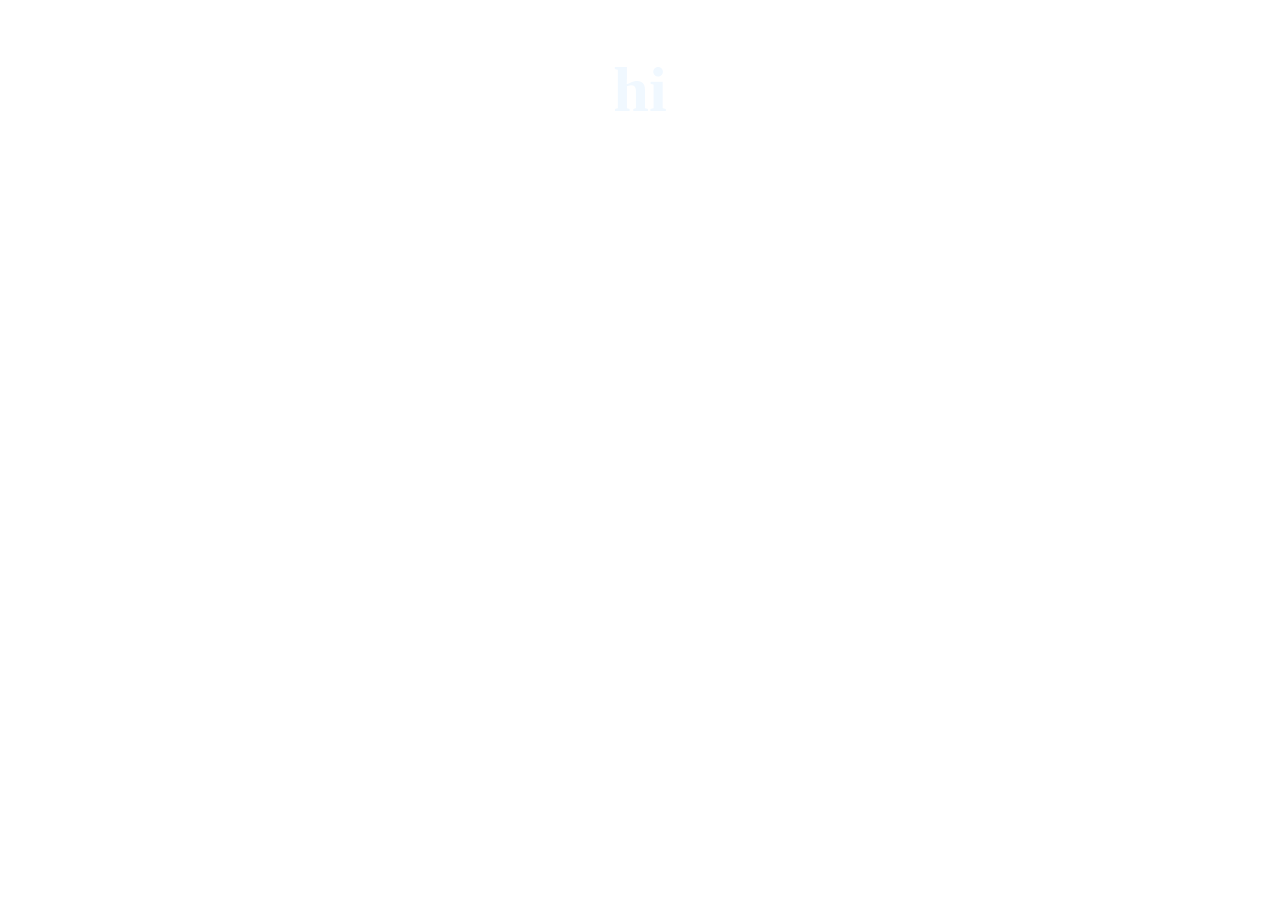
==== index.html @ c461f426 "old" ====
<!doctype html>
<html lang="en">
	<head>
		<meta charset="UTF-8" />
		<title>Adrian Erfe's Portfolio</title>
		<link
			rel="stylesheet"
			href="style.css"
			type="text/css"
		/>
		<link
			href="https://db.onlinewebfonts.com/c/2b3966678f6a1c8c8be202caeb49d95a?family=FOT-Yuruka+Std"
			rel="stylesheet"
			type="text/css"
		/>
		<link rel="icon" href="https://c.tenor.com/OiEJht3qg-EAAAAi/takodachi-ina.gif">
	</head>
	<body>
		<section id="greeting">
			<center>

				<h1>hi</h1>
			</center>
			<header class="header"></header>
		</section>
		<script src="script.js"></script>
	</body>
</html>
---- style.css ----
@font-face {
	/*all this work just to use the niche font I want */
	font-family: "FOT-Yuruka Std";
	src: url("https://db.onlinewebfonts.com/t/2b3966678f6a1c8c8be202caeb49d95a.eot");
	src:
		url("https://db.onlinewebfonts.com/t/2b3966678f6a1c8c8be202caeb49d95a.eot?#iefix")
			format("embedded-opentype"),
		url("https://db.onlinewebfonts.com/t/2b3966678f6a1c8c8be202caeb49d95a.woff2")
			format("woff2"),
		url("https://db.onlinewebfonts.com/t/2b3966678f6a1c8c8be202caeb49d95a.woff")
			format("woff"),
		url("https://db.onlinewebfonts.com/t/2b3966678f6a1c8c8be202caeb49d95a.ttf")
			format("truetype"),
		url("https://db.onlinewebfonts.com/t/2b3966678f6a1c8c8be202caeb49d95a.svg#FOT-Yuruka Std")
			format("svg");
}

h1 {
	text-align: center;
	font-size: 64px;
	font-family: "FOT-Yuruka Std";
	color: aliceblue;
}
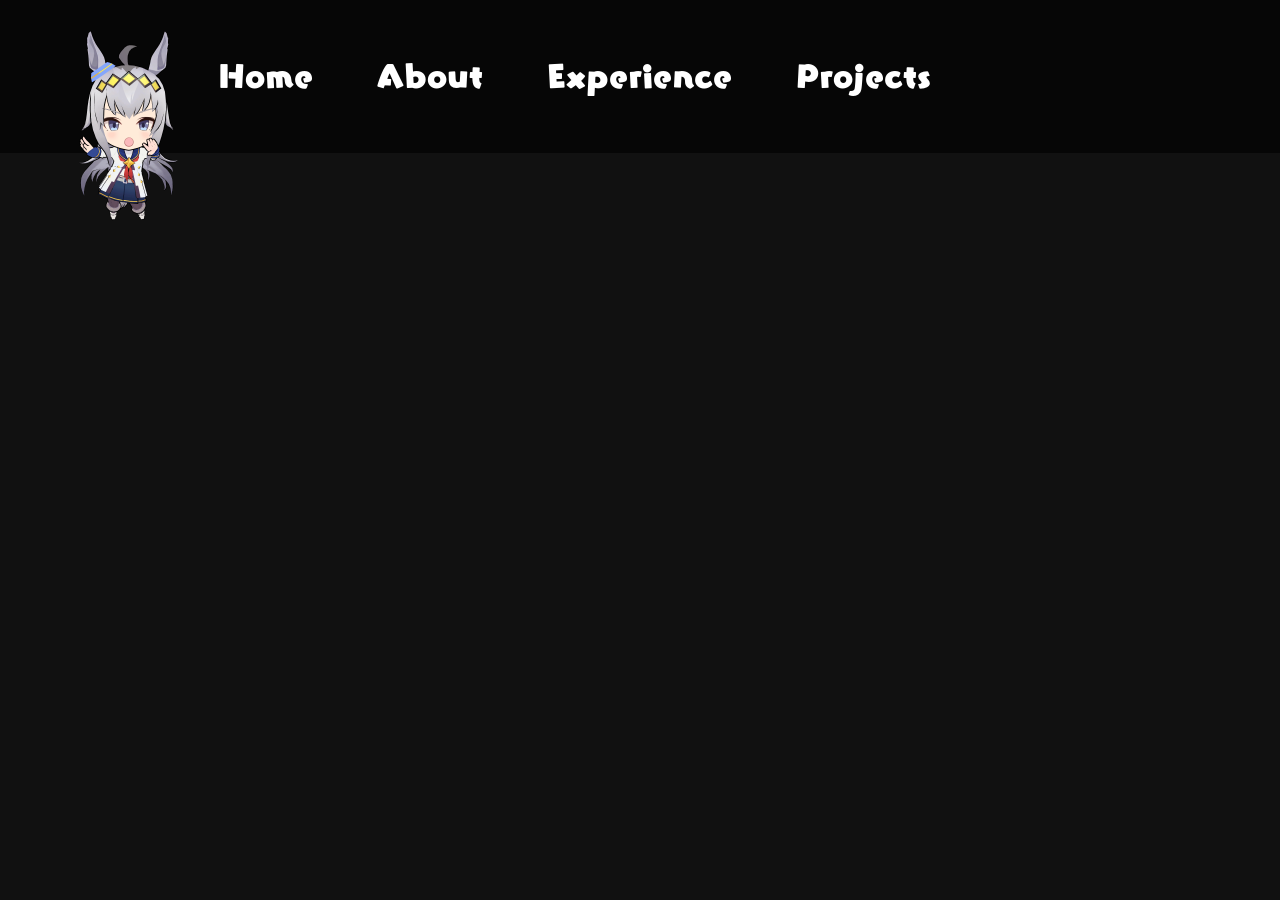
==== commit 7bb14752: "merged" ====
--- a/index.html
+++ b/index.html
@@ -8,21 +8,32 @@
 			href="style.css"
 			type="text/css"
 		/>
-		<link
-			href="https://db.onlinewebfonts.com/c/2b3966678f6a1c8c8be202caeb49d95a?family=FOT-Yuruka+Std"
-			rel="stylesheet"
-			type="text/css"
-		/>
-		<link rel="icon" href="https://c.tenor.com/OiEJht3qg-EAAAAi/takodachi-ina.gif">
 	</head>
 	<body>
-		<section id="greeting">
-			<center>
-
-				<h1>hi</h1>
-			</center>
-			<header class="header"></header>
-		</section>
+		<header class="header">
+			<nav class="navbar">
+				<ul>
+					<li><a href="#">Home</a></li>
+					<li><a href="#">About</a></li>
+					<li><a href="#">Experience</a></li>
+					<li><a href="project.html">Projects</a></li>
+				</ul>
+			</nav>
+		</header>
+		<main>
+			<div class="image-container">
+				<img
+					src="oguridance.gif"
+					alt="Default View"
+					class="img-base"
+				/>
+				<img
+					src="ogurun.gif"
+					alt="Hover View"
+					class="img-hover"
+				/>
+			</div>
+		</main>
 		<script src="script.js"></script>
 	</body>
 </html>
--- a/style.css
+++ b/style.css
@@ -1,23 +1,183 @@
 @font-face {
 	/*all this work just to use the niche font I want */
-	font-family: "FOT-Yuruka Std";
-	src: url("https://db.onlinewebfonts.com/t/2b3966678f6a1c8c8be202caeb49d95a.eot");
-	src:
-		url("https://db.onlinewebfonts.com/t/2b3966678f6a1c8c8be202caeb49d95a.eot?#iefix")
-			format("embedded-opentype"),
-		url("https://db.onlinewebfonts.com/t/2b3966678f6a1c8c8be202caeb49d95a.woff2")
-			format("woff2"),
-		url("https://db.onlinewebfonts.com/t/2b3966678f6a1c8c8be202caeb49d95a.woff")
-			format("woff"),
-		url("https://db.onlinewebfonts.com/t/2b3966678f6a1c8c8be202caeb49d95a.ttf")
-			format("truetype"),
-		url("https://db.onlinewebfonts.com/t/2b3966678f6a1c8c8be202caeb49d95a.svg#FOT-Yuruka Std")
-			format("svg");
+	font-family: 'FOT-Yuruka Std';
+	src: url(fonts/FOT-Yuruka\ Std.woff2);
+}
+
+* {
+	margin: 0;
+	padding: 0;
+	box-sizing: border-box;
+	text-decoration: none;
+	border: none;
+	outline: none;
+	scroll-behavior: smooth;
+	font-family: 'FOT-Yuruka Std';
+}
+
+:root {
+	--bg-color: #111111;
+	--second-bg-color: #151515;
+	--text-color: white;
+	--main-color: #04fffb;
+}
+
+html {
+	scroll-behavior: smooth;
+	overflow-x: hidden;
+	cursor: url('soul.png'), auto;
+}
+
+body {
+	background: var(--bg-color);
+	color: var(--text-color);
 }
 
 h1 {
 	text-align: center;
 	font-size: 64px;
-	font-family: "FOT-Yuruka Std";
-	color: aliceblue;
+	font-family: 'FOT-Yuruka Std';
 }
+
+header {
+	position: fixed;
+	top: 0;
+	left: 0;
+	width: 100%;
+	padding: 3rem 9%;
+	background-color: rgba(0, 0, 0, 0.6);
+	backdrop-filter: blur(10px);
+	display: flex;
+	justify-content: space-between; /* main axis */
+	align-items: center; /* cross axis */
+}
+
+.logo {
+	font-size: 3rem;
+	color: var(--text-color);
+	cursor: pointer;
+	transition: 0.3s ease-in-out;
+}
+
+.logo:hover {
+	transform: scale(1.1);
+}
+
+.navbar a {
+	font-size: 1.8rem;
+	color: white;
+	margin-left: 4rem;
+	font-weight: 500;
+	transition: 0.3 ease-in-out;
+	border-bottom: 3px solid transparent;
+}
+
+.navbar a:hover,
+.navbar a.active {
+	color: var(--main-color);
+	border-bottom: 3px solid var(--main-color);
+}
+
+#menu-icon {
+	font-size: 3.6rem;
+	color: var(--main-color);
+	display: none;
+}
+
+ul,
+a {
+	list-style: none;
+	text-decoration: none;
+	margin: 0;
+	padding: 0;
+	font-size: 28px;
+	color: black;
+	font-family: 'FOT-Yuruka Std';
+}
+
+/* nav {
+	display: flex;
+	flex-direction: row;
+	justify-content: space-between;
+	padding-left: 5%;
+	padding-right: 5%;
+} */
+
+ul {
+	max-width: 30%;
+	padding-left: 5%;
+	padding-right: 5%;
+	flex-grow: 1;
+	display: flex;
+	flex-direction: row;
+	align-items: center;
+	justify-content: space-between;
+}
+
+a:hover {
+	color: blueviolet;
+}
+
+.image-container {
+	position: relative;
+	width: 256px;
+}
+
+.image-container img {
+	top: 0;
+	left: 0;
+	width: 100%;
+	object-fit: contain;
+	position: absolute;
+}
+
+.img-hover {
+	opacity: 0;
+}
+
+.image-container:hover .img-hover {
+	opacity: 1;
+}
+.image-container:hover .img-base {
+	opacity: 0;
+}
+
+@media (prefers-reduced-motion: no-preference) {
+	@view-transition {
+		navigation: auto;
+	}
+
+	::view-transition-group(page-content) {
+		animation-duration: 1s;
+		animation-timing-function: ease;
+	}
+
+	::view-transition-old(page-content) {
+		animation-name: slide-out;
+	}
+
+	::view-transition-new(page-content) {
+		animation-name: slide-in;
+	}
+
+	main {
+		view-transition-name: page-content;
+	}
+
+	.card img,
+	.hero-image {
+		view-transition-name: article-image;
+	}
+
+	@keyframes slide-out {
+		to {
+			translate: -100vw;
+		}
+	}
+
+	@keyframes slide-in {
+		to {
+			translate: 100vw;
+		}
+	}
+}
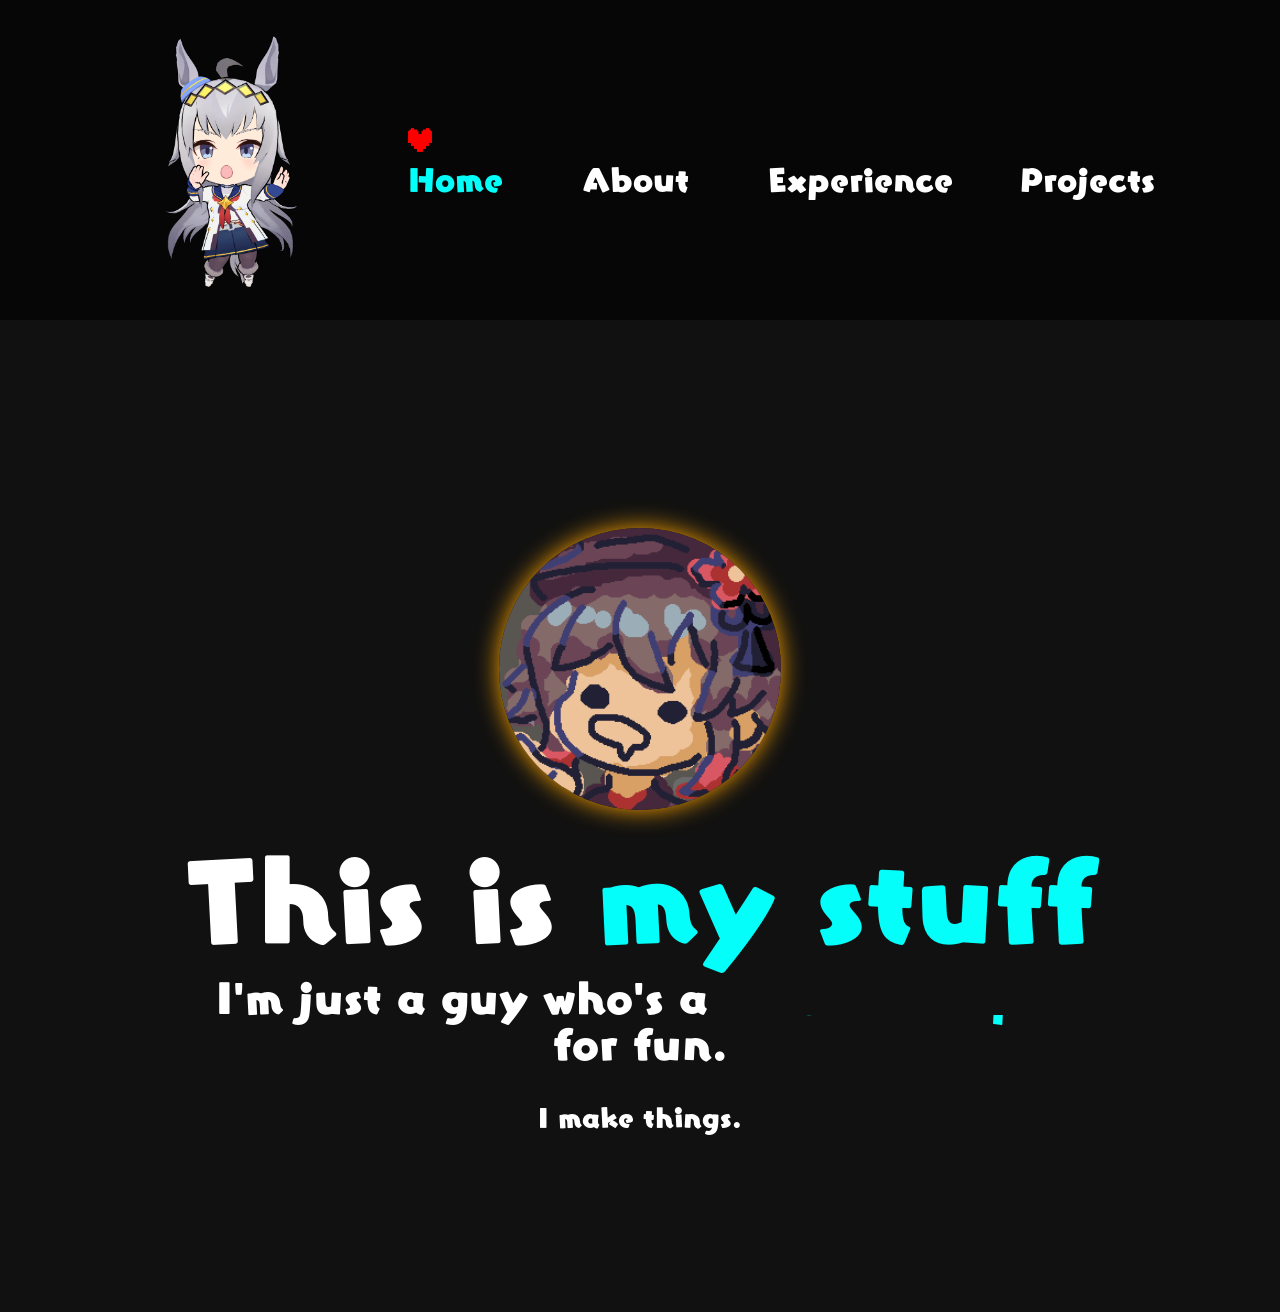
==== commit 57db0d61: "added all pages, fixed and cleaned css, added typing effect with css (not js for some reason lol), a" ====
--- a/index.html
+++ b/index.html
@@ -2,7 +2,17 @@
 <html lang="en">
 	<head>
 		<meta charset="UTF-8" />
+		<meta
+			name="viewport"
+			content="width=device-width, initial-scale=1.0"
+		/>
 		<title>Adrian Erfe's Portfolio</title>
+		<link
+			href="https://cdn.jsdelivr.net/npm/bootstrap@5.3.8/dist/css/bootstrap.min.css"
+			rel="stylesheet"
+			integrity="sha384-sRIl4kxILFvY47J16cr9ZwB07vP4J8+LH7qKQnuqkuIAvNWLzeN8tE5YBujZqJLB"
+			crossorigin="anonymous"
+		/>
 		<link
 			rel="stylesheet"
 			href="style.css"
@@ -11,29 +21,88 @@
 	</head>
 	<body>
 		<header class="header">
-			<nav class="navbar">
-				<ul>
-					<li><a href="#">Home</a></li>
-					<li><a href="#">About</a></li>
-					<li><a href="#">Experience</a></li>
-					<li><a href="project.html">Projects</a></li>
-				</ul>
-			</nav>
-		</header>
-		<main>
+			<!-- <a
+				href="index.html"
+				class="logo"
+				>Adrian <span>Erfe</span></a
+			> -->
 			<div class="image-container">
 				<img
-					src="oguridance.gif"
+					src="ogudance.gif"
 					alt="Default View"
 					class="img-base"
 				/>
 				<img
-					src="ogurun.gif"
+					src="ogucaprun.gif"
 					alt="Hover View"
 					class="img-hover"
 				/>
 			</div>
+
+			<nav class="navbar navbar-expand-lg">
+				<a
+					href="index.html"
+					class="active"
+					><img
+						src="soul.png"
+						alt="Soul Icon"
+					/>
+					Home</a
+				>
+				<a href="about.html"
+					><img
+						src="soul.png"
+						alt="Soul Icon"
+					/>
+					About</a
+				>
+				<a href="exp.html"
+					><img
+						src="soul.png"
+						alt="Soul Icon"
+					/>
+					Experience</a
+				>
+				<a href="project.html"
+					><img
+						src="soul.png"
+						alt="Soul Icon"
+					/>
+					Projects</a
+				>
+			</nav>
+		</header>
+		<main>
+			<section
+				class="home"
+				id="home"
+			>
+				<div class="home-img">
+					<img src="axetao.png" />
+				</div>
+
+				<div class="home-content">
+					<h1>This is <span>my stuff</span></h1>
+					<h3 class="text-animation">
+						I'm just a guy who's a <span></span> <br />for fun.
+					</h3>
+
+					<p>I make things.</p>
+
+					<div class="socials">
+						<a href="#"></a>
+						<a href="#"></a>
+						<a href="#"></a>
+						<a href="#"></a>
+					</div>
+				</div>
+			</section>
 		</main>
+		<script
+			src="https://cdn.jsdelivr.net/npm/bootstrap@5.3.8/dist/js/bootstrap.bundle.min.js"
+			integrity="sha384-FKyoEForCGlyvwx9Hj09JcYn3nv7wiPVlz7YYwJrWVcXK/BmnVDxM+D2scQbITxI"
+			crossorigin="anonymous"
+		></script>
 		<script src="script.js"></script>
 	</body>
 </html>
--- a/style.css
+++ b/style.css
@@ -31,6 +31,7 @@
 body {
 	background: var(--bg-color);
 	color: var(--text-color);
+	--nav-load-time: 300ms;
 }
 
 h1 {
@@ -40,48 +41,27 @@
 }
 
 header {
-	position: fixed;
 	top: 0;
 	left: 0;
 	width: 100%;
-	padding: 3rem 9%;
+	padding: 2rem 9%;
 	background-color: rgba(0, 0, 0, 0.6);
 	backdrop-filter: blur(10px);
 	display: flex;
 	justify-content: space-between; /* main axis */
 	align-items: center; /* cross axis */
+	z-index: 100;
 }
 
 .logo {
 	font-size: 3rem;
 	color: var(--text-color);
-	cursor: pointer;
+	cursor: url('soul.png'), auto;
 	transition: 0.3s ease-in-out;
 }
 
 .logo:hover {
 	transform: scale(1.1);
-}
-
-.navbar a {
-	font-size: 1.8rem;
-	color: white;
-	margin-left: 4rem;
-	font-weight: 500;
-	transition: 0.3 ease-in-out;
-	border-bottom: 3px solid transparent;
-}
-
-.navbar a:hover,
-.navbar a.active {
-	color: var(--main-color);
-	border-bottom: 3px solid var(--main-color);
-}
-
-#menu-icon {
-	font-size: 3.6rem;
-	color: var(--main-color);
-	display: none;
 }
 
 ul,
@@ -92,41 +72,193 @@
 	padding: 0;
 	font-size: 28px;
 	color: black;
-	font-family: 'FOT-Yuruka Std';
-}
-
-/* nav {
+}
+
+.navbar a {
+	font-size: 1.8rem;
+	color: white;
+	margin-left: 4rem;
+	font-weight: 500;
+	transition: 0.3 ease-in-out;
+	border-bottom: 3px solid transparent;
+}
+
+.navbar a:hover,
+.navbar a.active {
+	color: var(--main-color);
+	cursor: url('soul.png'), auto;
+}
+.navbar img {
+	opacity: 0;
+}
+.navbar a.active img {
+	opacity: 1;
+}
+
+#menu-icon {
+	font-size: 3.6rem;
+	color: var(--main-color);
+	display: none;
+}
+
+section {
+	min-height: 100vh;
+	padding: 10rem 9% 10rem;
+}
+
+.home {
 	display: flex;
-	flex-direction: row;
-	justify-content: space-between;
-	padding-left: 5%;
-	padding-right: 5%;
-} */
-
-ul {
-	max-width: 30%;
-	padding-left: 5%;
-	padding-right: 5%;
-	flex-grow: 1;
+	justify-content: center;
+	align-items: center;
+	flex-direction: column;
+	gap: 1rem;
+}
+.home-content {
 	display: flex;
-	flex-direction: row;
 	align-items: center;
-	justify-content: space-between;
+	justify-content: center;
+	flex-direction: column;
+	text-align: center;
+	margin-top: 3rem;
+}
+span {
+	color: var(--main-color);
+}
+.logo span {
+	color: var(--main-color);
+}
+.home-content h3 {
+	font-size: clamp(1.5rem, 3vw, 3.5rem);
+	margin-bottom: 2rem;
+	margin-top: 1rem;
+}
+.home-content h1 {
+	font-size: clamp(2.5rem, 8vw, 7rem);
+	font-weight: 700;
+	margin-top: 1.5rem;
+	line-height: 1;
+}
+
+.home-img {
+	border-radius: 50%;
+}
+
+.home-img img {
+	position: relative;
+	top: 3rem;
+	width: 22vw;
+	border-radius: 50%;
+	box-shadow: 0 0 25px orange;
+	/* cursor: url('soul.png'), auto; */
+	transition: 0.4s ease-in-out;
+}
+.home-img img:hover {
+	box-shadow:
+		0 0 50px orange,
+		0 0 100px orange;
+}
+.home-content p {
+	font-size: 1.5rem;
+	font-weight: 500;
+	max-width: 1000px;
+}
+
+.text-animation {
+	font-size: clamp(18px, 4vw, 34px);
+	font-weight: 600;
+	min-width: 280px;
+	white-space: nowrap;
+	overflow: hidden;
+}
+.text-animation span {
+	position: relative;
+}
+.text-animation span::before {
+	content: 'Web Developer';
+	color: var(--main-color);
+	animation: words 20s infinite;
+}
+.text-animation span::after {
+	content: '';
+	background-color: var(--bg-color);
+	position: absolute;
+	width: calc(100% + 8px);
+	height: 100%;
+	border-left: 3px solid var(--bg-color);
+	right: -8px;
+	animation:
+		cursor 0.6s infinite,
+		typing 20s steps(15) infinite;
+}
+@keyframes cursor {
+	to {
+		border-left: 2px solid var(--main-color);
+	}
+}
+@keyframes words {
+	0%,
+	20% {
+		content: 'Web Developer';
+	}
+	21%,
+	40% {
+		content: 'App Developer';
+	}
+	41%,
+	60% {
+		content: 'Game Developer';
+	}
+	61%,
+	80% {
+		content: '3D Animator';
+	}
+	81%,
+	100% {
+		content: 'Software Tester';
+	}
+}
+@keyframes typing {
+	10%,
+	15%,
+	30%,
+	35%,
+	50%,
+	55%,
+	70%,
+	75%,
+	90%,
+	95% {
+		width: 0;
+	}
+	5%,
+	20%,
+	25%,
+	40%,
+	45%,
+	60%,
+	65%,
+	80%,
+	85% {
+		width: calc(100% + 8px);
+	}
 }
 
 a:hover {
 	color: blueviolet;
 }
 
+/* ----------------------------oguri running css---------------------------------------- */
 .image-container {
 	position: relative;
 	width: 256px;
+	height: 256px;
 }
 
 .image-container img {
 	top: 0;
 	left: 0;
 	width: 100%;
+	height: 100%;
 	object-fit: contain;
 	position: absolute;
 }
@@ -142,6 +274,7 @@
 	opacity: 0;
 }
 
+/* -----------------------------view transition css---------------------------------------- */
 @media (prefers-reduced-motion: no-preference) {
 	@view-transition {
 		navigation: auto;
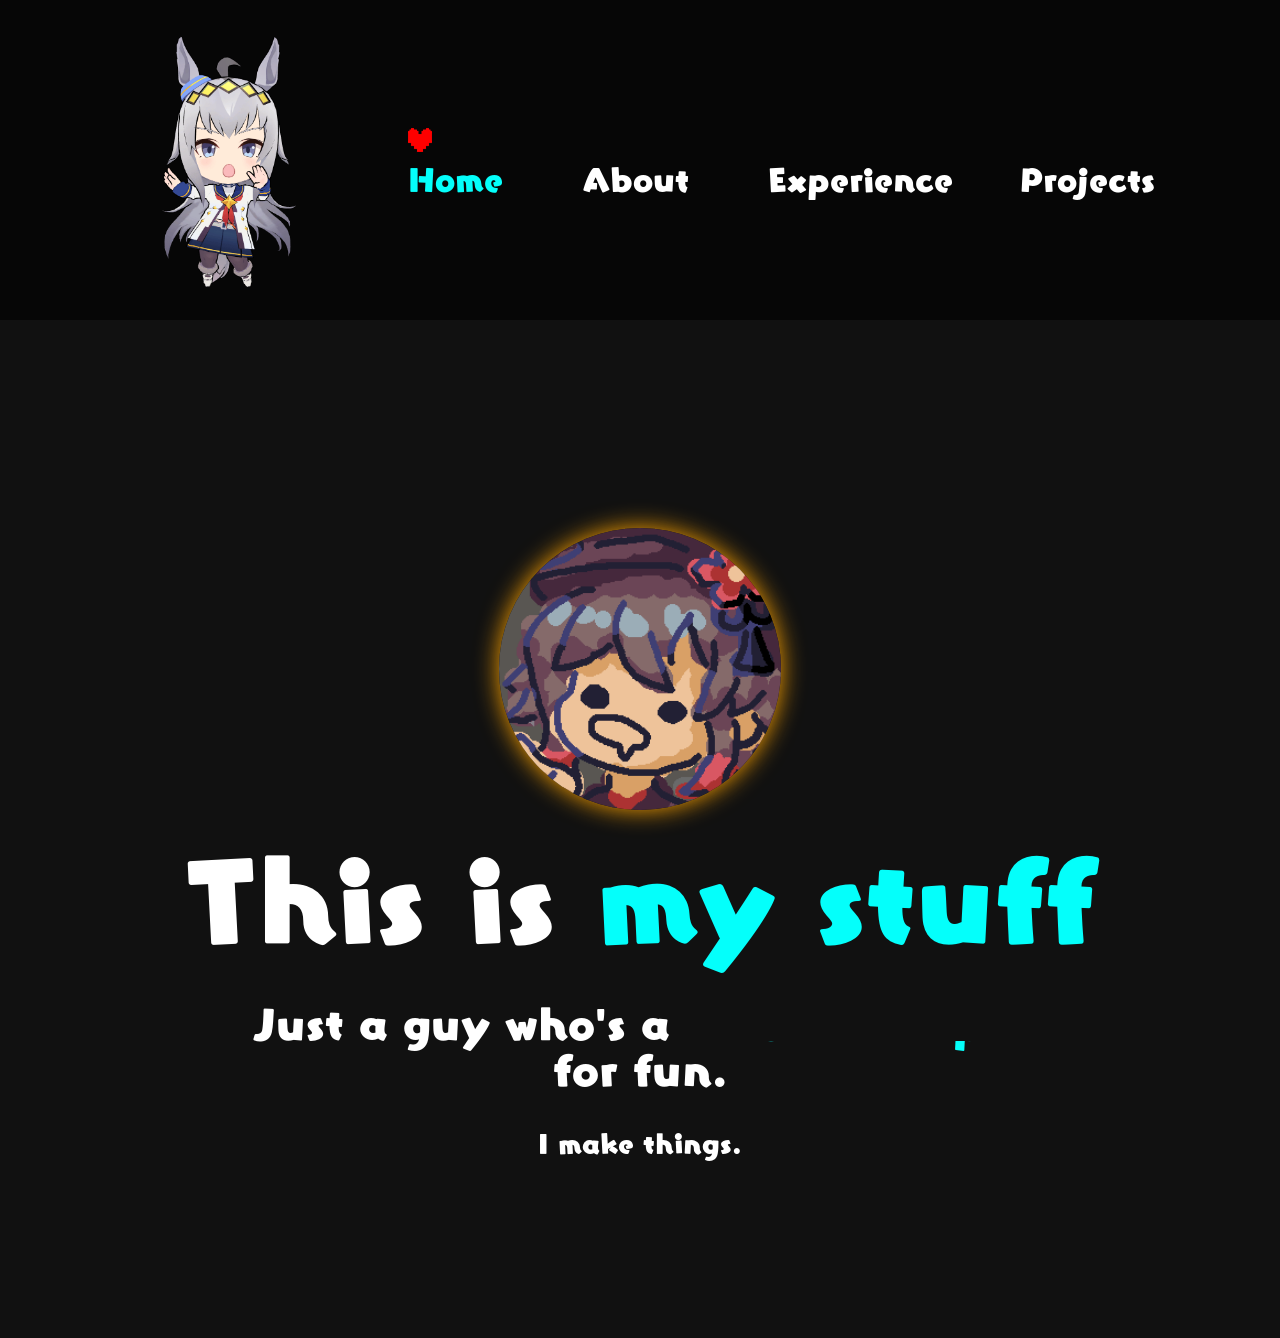
==== commit 61dfe68a: "started about" ====
--- a/index.html
+++ b/index.html
@@ -83,8 +83,9 @@
 
 				<div class="home-content">
 					<h1>This is <span>my stuff</span></h1>
+					<br/>
 					<h3 class="text-animation">
-						I'm just a guy who's a <span></span> <br />for fun.
+						Just a guy who's a <span></span> <br />for fun.
 					</h3>
 
 					<p>I make things.</p>
--- a/style.css
+++ b/style.css
@@ -120,6 +120,9 @@
 	flex-direction: column;
 	text-align: center;
 	margin-top: 3rem;
+}
+.home-content h1{
+	margin-bottom: 10px;
 }
 span {
 	color: var(--main-color);
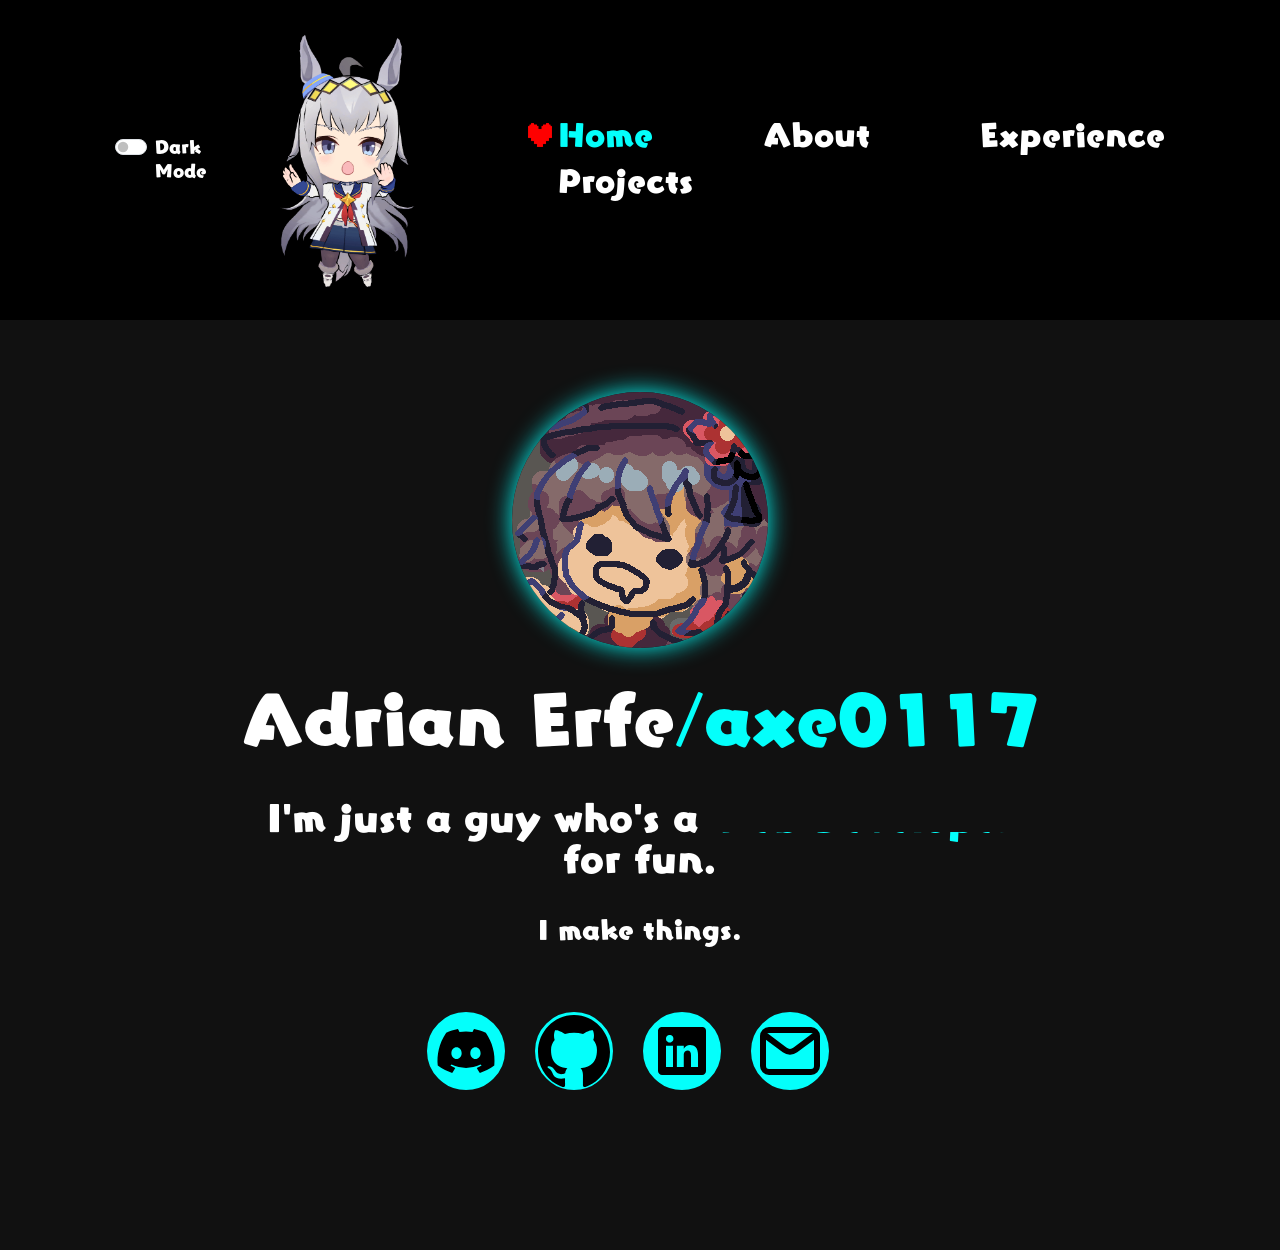
==== commit aeb11bfe: "oh my days" ====
--- a/index.html
+++ b/index.html
@@ -21,11 +21,20 @@
 	</head>
 	<body>
 		<header class="header">
-			<!-- <a
-				href="index.html"
-				class="logo"
-				>Adrian <span>Erfe</span></a
-			> -->
+			<div class="form-check form-switch">
+				<input
+					class="form-check-input"
+					type="checkbox"
+					role="switch"
+					id="toggleButton"
+				/>
+				<label
+					class="form-check-label"
+					for="toggleButton"
+					id="toggleLabel"
+					>Dark Mode</label
+				>
+			</div>
 			<div class="image-container">
 				<img
 					src="ogudance.gif"
@@ -39,7 +48,7 @@
 				/>
 			</div>
 
-			<nav class="navbar navbar-expand-lg">
+			<nav class="navbar">
 				<a
 					href="index.html"
 					class="active"
@@ -77,27 +86,55 @@
 				class="home"
 				id="home"
 			>
-				<div class="home-img">
+				<div class="pfp">
 					<img src="axetao.png" />
 				</div>
 
 				<div class="home-content">
-					<h1>This is <span>my stuff</span></h1>
-					<br/>
+					<h1>Adrian Erfe<span>/axe0117</span></h1>
 					<h3 class="text-animation">
-						Just a guy who's a <span></span> <br />for fun.
+						I'm just a guy who's a <span></span> <br />for fun.
 					</h3>
 
 					<p>I make things.</p>
 
 					<div class="socials">
-						<a href="#"></a>
-						<a href="#"></a>
-						<a href="#"></a>
-						<a href="#"></a>
+						<a
+							href="https://discord.com/users/353742902524116992"
+							target="_blank"
+							><img src="disc.svg"
+						/></a>
+						<a
+							href="https://github.com/axe0117"
+							target="_blank"
+							><img src="github.svg"
+						/></a>
+						<a
+							href="https://www.linkedin.com/in/adrian-erfe-664bb723a/"
+							target="_blank"
+							><img src="li.svg"
+						/></a>
+						<a
+							href="mailto:axe0117@gmail.com"
+							target="_blank"
+							><img src="email.svg"
+						/></a>
 					</div>
 				</div>
 			</section>
+			<footer>
+				<div
+					class="corner-image"
+					id="cornerImage"
+				>
+					<a href="#">
+						<img
+							src="miku-point.gif"
+							alt="Corner decoration"
+						/>
+					</a>
+				</div>
+			</footer>
 		</main>
 		<script
 			src="https://cdn.jsdelivr.net/npm/bootstrap@5.3.8/dist/js/bootstrap.bundle.min.js"
--- a/style.css
+++ b/style.css
@@ -19,7 +19,10 @@
 	--bg-color: #111111;
 	--second-bg-color: #151515;
 	--text-color: white;
+	--toggle-color: white;
 	--main-color: #04fffb;
+	--social-color: #04fffb;
+	--nav-color: #04fffb;
 }
 
 html {
@@ -31,7 +34,6 @@
 body {
 	background: var(--bg-color);
 	color: var(--text-color);
-	--nav-load-time: 300ms;
 }
 
 h1 {
@@ -45,8 +47,7 @@
 	left: 0;
 	width: 100%;
 	padding: 2rem 9%;
-	background-color: rgba(0, 0, 0, 0.6);
-	backdrop-filter: blur(10px);
+	background-color: black;
 	display: flex;
 	justify-content: space-between; /* main axis */
 	align-items: center; /* cross axis */
@@ -64,14 +65,16 @@
 	transform: scale(1.1);
 }
 
-ul,
 a {
 	list-style: none;
 	text-decoration: none;
 	margin: 0;
 	padding: 0;
 	font-size: 28px;
-	color: black;
+}
+
+.btn:hover {
+	cursor: url('soul.png'), auto;
 }
 
 .navbar a {
@@ -81,15 +84,22 @@
 	font-weight: 500;
 	transition: 0.3 ease-in-out;
 	border-bottom: 3px solid transparent;
+	display: inline-flex;
+	align-items: center;
+	gap: 0.4rem;
+	white-space: nowrap;
 }
 
 .navbar a:hover,
 .navbar a.active {
-	color: var(--main-color);
+	color: var(--nav-color);
 	cursor: url('soul.png'), auto;
 }
+
 .navbar img {
 	opacity: 0;
+	object-fit: contain;
+	flex-shrink: 0;
 }
 .navbar a.active img {
 	opacity: 1;
@@ -102,8 +112,8 @@
 }
 
 section {
-	min-height: 100vh;
-	padding: 10rem 9% 10rem;
+	min-height: 50vh;
+	/* padding: 10rem 9% 10rem; */
 }
 
 .home {
@@ -121,7 +131,7 @@
 	text-align: center;
 	margin-top: 3rem;
 }
-.home-content h1{
+.home-content h1 {
 	margin-bottom: 10px;
 }
 span {
@@ -131,35 +141,36 @@
 	color: var(--main-color);
 }
 .home-content h3 {
-	font-size: clamp(1.5rem, 3vw, 3.5rem);
 	margin-bottom: 2rem;
 	margin-top: 1rem;
 }
 .home-content h1 {
-	font-size: clamp(2.5rem, 8vw, 7rem);
+	font-size: clamp(1rem, 8vw, 4rem);
 	font-weight: 700;
-	margin-top: 1.5rem;
+	/* margin-top: 1.5rem; */
 	line-height: 1;
-}
-
-.home-img {
+	padding-bottom: 20px;
+}
+
+.pfp {
+	margin: 1.5rem;
 	border-radius: 50%;
 }
 
-.home-img img {
+.pfp img {
 	position: relative;
 	top: 3rem;
-	width: 22vw;
+	width: 256px;
 	border-radius: 50%;
-	box-shadow: 0 0 25px orange;
+	box-shadow: 0 0 25px var(--main-color);
 	/* cursor: url('soul.png'), auto; */
 	transition: 0.4s ease-in-out;
 }
-.home-img img:hover {
+/* .home-img img:hover {
 	box-shadow:
 		0 0 50px orange,
 		0 0 100px orange;
-}
+} */
 .home-content p {
 	font-size: 1.5rem;
 	font-weight: 500;
@@ -167,7 +178,7 @@
 }
 
 .text-animation {
-	font-size: clamp(18px, 4vw, 34px);
+	font-size: clamp(10px, 4vw, 34px);
 	font-weight: 600;
 	min-width: 280px;
 	white-space: nowrap;
@@ -246,12 +257,30 @@
 	}
 }
 
-a:hover {
-	color: blueviolet;
+.socials img {
+	width: 4.5rem;
+	height: 4.5rem;
+}
+.socials a {
+	display: inline-flex;
+	justify-content: center;
+	align-items: center;
+	background-color: var(--social-color);
+	border: 0.2rem solid var(--social-color);
+	border-radius: 50%;
+	color: var(--main-color);
+	margin: 3rem 1.5rem 3rem 0;
+	transition: 0.3 ease-in-out;
+}
+
+.socials a:hover {
+	transform: scale(1.3) translateY(-5px);
+	box-shadow: 0 0 25px var(--social-color);
 }
 
 /* ----------------------------oguri running css---------------------------------------- */
 .image-container {
+	flex-shrink: 0.5;
 	position: relative;
 	width: 256px;
 	height: 256px;
@@ -277,6 +306,99 @@
 	opacity: 0;
 }
 
+/* --------------about css------------------------------ */
+
+.page-section {
+	animation: fadeInUp 0.6s ease-out forwards;
+
+	max-width: 1100px;
+	margin: 0 auto;
+
+	padding: 70px 16px;
+}
+
+.about-container {
+	display: flex;
+	align-items: center;
+	gap: 28px;
+	flex-wrap: wrap;
+	justify-content: center;
+}
+
+.about-article {
+	max-width: 600px;
+	box-sizing: border-box;
+}
+
+.about-title {
+	margin-bottom: 1rem;
+}
+
+.stats {
+	display: flex;
+	flex-direction: row;
+	justify-content: space-between;
+	gap: 20px;
+}
+.stats-card {
+	width: 25%;
+	display: flex;
+	flex-direction: column;
+	justify-content: center;
+	text-align: center;
+}
+
+.stats-name {
+	color: var(--main-color);
+}
+
+/* --------------exp--------------------- */
+
+/* ----------------proj----------------- */
+.card-grid {
+	display: grid;
+	grid-template-columns: repeat(auto-fit, minmax(300px, 1fr));
+	gap: 18px;
+}
+
+.proj-card {
+	background: var(--panel);
+	padding: 18px;
+	border-radius: 10px;
+	border: 1px solid rgba(163, 112, 255, 0.15);
+	box-shadow: 0 8px 30px rgba(0, 0, 0, 0.55);
+	list-style: none;
+	display: flex;
+	flex-direction: column;
+	justify-content: space-between;
+	align-items: left;
+	cursor: pointer;
+	outline: none;
+}
+
+.card-top {
+	display: flex;
+	flex-direction: column;
+	gap: 6px;
+	padding-right: 12px;
+}
+
+.card-toggle {
+	display: block;
+	width: 100%;
+	background: none;
+	border: none;
+	padding: 0;
+	margin: 0;
+	text-align: left;
+	cursor: pointer;
+}
+
+.card-toggle h4,
+.card-toggle p {
+	/* keep whatever margin/font styles h4 and p already had */
+	pointer-events: none; /* prevents inner elements from stealing the click target oddly */
+}
 /* -----------------------------view transition css---------------------------------------- */
 @media (prefers-reduced-motion: no-preference) {
 	@view-transition {
@@ -317,3 +439,44 @@
 		}
 	}
 }
+
+/* ----------make the dark fountain------------ */
+.light-mode {
+	--bg-color: #ffffff;
+	--text-color: #121212;
+	--main-color: blue;
+	--social-color: transparent;
+}
+.form-check-label {
+	color: var(--toggle-color);
+}
+
+/*--------------------------back to top miku-------------------*/
+footer {
+	margin-top: 7rem;
+}
+.corner-image {
+	position: fixed;
+	bottom: 0;
+	left: 0;
+	width: 120px; /* adjust to taste */
+	opacity: 0;
+	transform: translateY(20px);
+	pointer-events: none; /* ignores clicks while hidden */
+	transition:
+		opacity 0.4s ease,
+		transform 0.4s ease;
+	z-index: 999;
+}
+
+.corner-image.visible {
+	opacity: 1;
+	transform: translateY(0);
+	pointer-events: auto;
+}
+
+.corner-image img {
+	width: 100%;
+	height: auto;
+	display: block;
+}
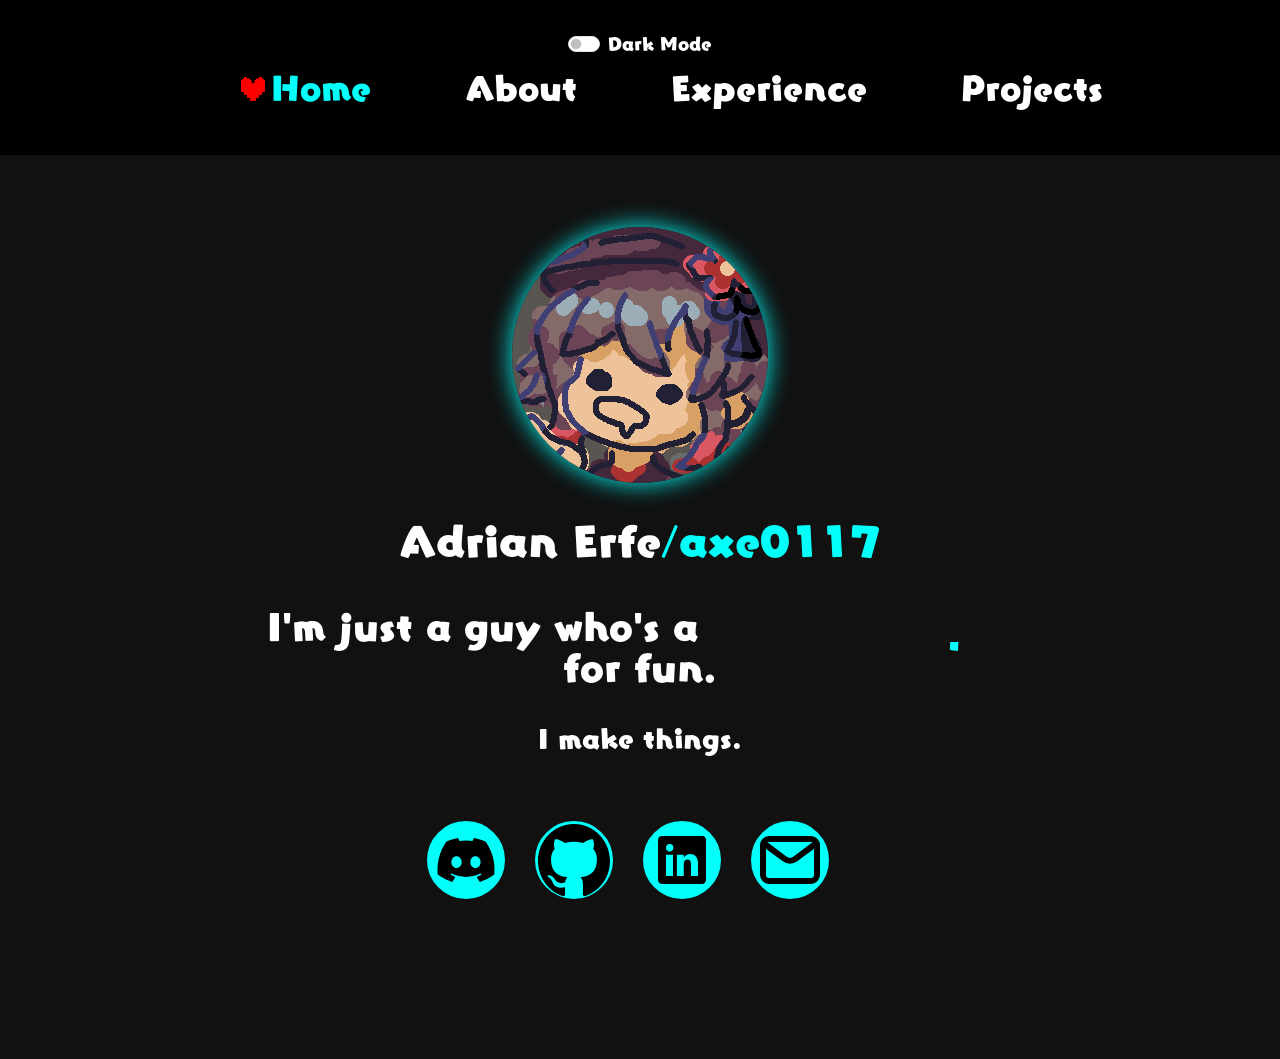
==== commit 8a9a7a13: "removed: horse (temporarily)" ====
--- a/index.html
+++ b/index.html
@@ -35,7 +35,7 @@
 					>Dark Mode</label
 				>
 			</div>
-			<div class="image-container">
+			<!-- <div class="image-container">
 				<img
 					src="ogudance.gif"
 					alt="Default View"
@@ -46,7 +46,7 @@
 					alt="Hover View"
 					class="img-hover"
 				/>
-			</div>
+			</div> -->
 
 			<nav class="navbar">
 				<a
--- a/style.css
+++ b/style.css
@@ -49,6 +49,7 @@
 	padding: 2rem 9%;
 	background-color: black;
 	display: flex;
+	flex-direction: column;
 	justify-content: space-between; /* main axis */
 	align-items: center; /* cross axis */
 	z-index: 100;
@@ -78,7 +79,7 @@
 }
 
 .navbar a {
-	font-size: 1.8rem;
+	font-size: 1.9rem;
 	color: white;
 	margin-left: 4rem;
 	font-weight: 500;
@@ -145,7 +146,7 @@
 	margin-top: 1rem;
 }
 .home-content h1 {
-	font-size: clamp(1rem, 8vw, 4rem);
+	font-size: clamp(2rem, 3vw, 4rem);
 	font-weight: 700;
 	/* margin-top: 1.5rem; */
 	line-height: 1;
@@ -197,7 +198,7 @@
 	background-color: var(--bg-color);
 	position: absolute;
 	width: calc(100% + 8px);
-	height: 100%;
+	height: 103%;
 	border-left: 3px solid var(--bg-color);
 	right: -8px;
 	animation:
@@ -337,11 +338,11 @@
 .stats {
 	display: flex;
 	flex-direction: row;
-	justify-content: space-between;
+	justify-content: center;
 	gap: 20px;
+	flex-wrap: wrap;
 }
 .stats-card {
-	width: 25%;
 	display: flex;
 	flex-direction: column;
 	justify-content: center;
